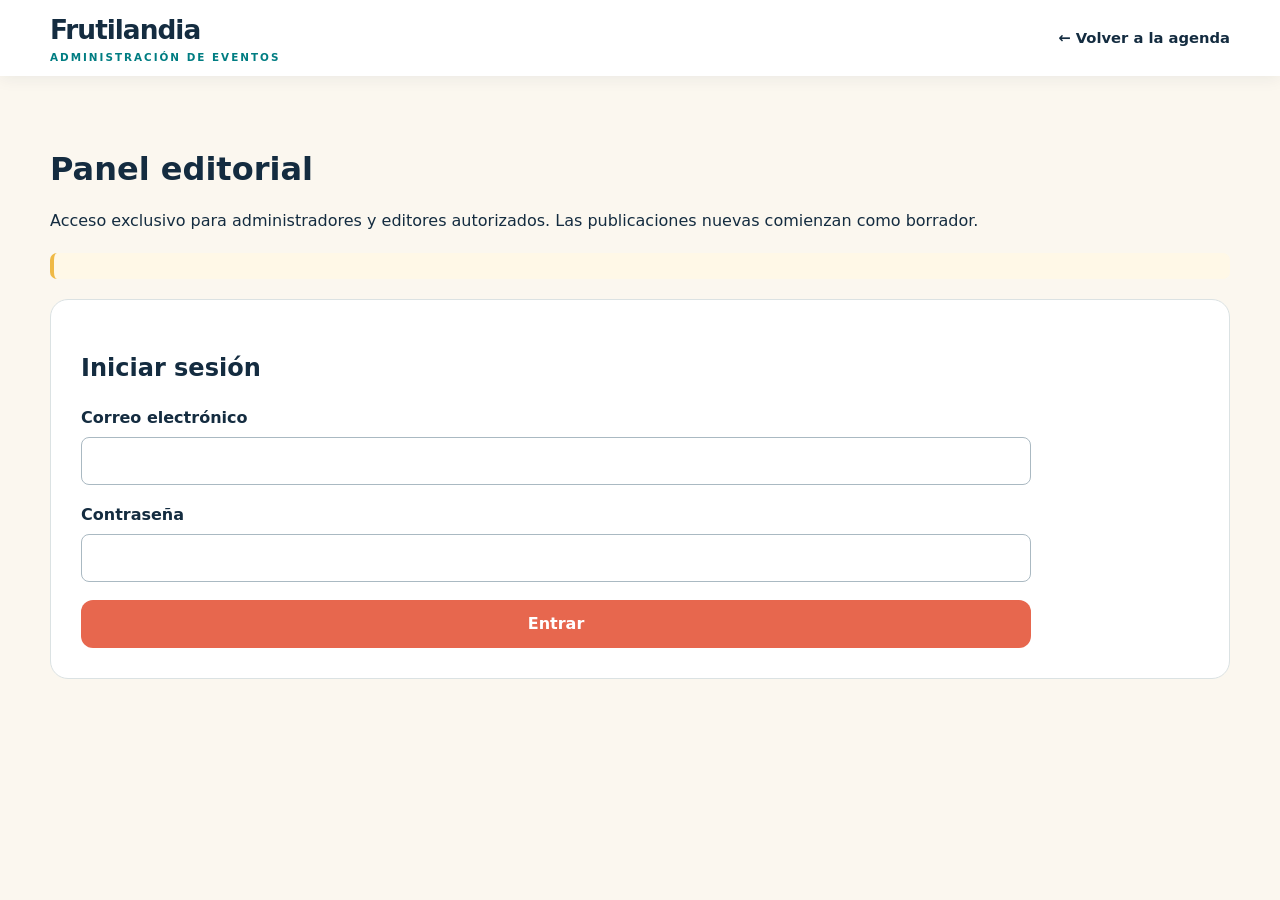
==== admin.html @ 0daca0d6 "Add files via upload" ====
<!doctype html>
<html lang="es">
<head>
  <meta charset="utf-8">
  <meta name="viewport" content="width=device-width, initial-scale=1">
  <title>Administración | Frutilandia</title>
  <link rel="stylesheet" href="styles.css">
  <link rel="stylesheet" href="admin.css">
</head>
<body>
  <header class="top"><div class="wrap top-inner"><a class="brand" href="index.html">Frutilandia <small>Administración de eventos</small></a><nav><a href="index.html">← Volver a la agenda</a></nav></div></header>
  <main class="wrap admin-layout">
    <h1>Panel editorial</h1>
    <p>Acceso exclusivo para administradores y editores autorizados. Las publicaciones nuevas comienzan como borrador.</p>
    <div id="message" class="notice" role="status" aria-live="polite"></div>
    <section id="login-panel" class="info">
      <h2>Iniciar sesión</h2>
      <form id="login-form" class="admin-form">
        <label>Correo electrónico<input name="email" type="email" autocomplete="username" required></label>
        <label>Contraseña<input name="password" type="password" autocomplete="current-password" required></label>
        <button class="btn coral" type="submit">Entrar</button>
      </form>
    </section>
    <section id="editor-panel" hidden>
      <div class="admin-toolbar"><h2>Gestión de eventos</h2><button class="btn light" id="logout">Cerrar sesión</button></div>
      <form id="event-form" class="info admin-form">
        <h3 id="form-title">Nuevo evento</h3>
        <input type="hidden" name="id">
        <div class="admin-grid">
          <label>Título *<input name="title" maxlength="180" required></label>
          <label>Fecha *<input name="date" type="date" required></label>
          <label>Hora *<input name="time" type="time" required></label>
          <label>Localidad *<input name="city" maxlength="120" required></label>
          <label>Zona *<select name="area" required><option value="">Selecciona</option><option>Región de Murcia</option><option>Vega Baja</option><option>Sureste de Albacete</option><option>Noreste de Almería</option></select></label>
          <label>Categoría *<select name="category" required><option>Música</option><option>Teatro</option><option>Fiestas</option><option>Patrimonio</option><option>Otros</option></select></label>
          <label>Lugar *<input name="venue" maxlength="180" required></label>
          <label>Latitud *<input name="lat" type="number" min="-90" max="90" step="any" required></label>
          <label>Longitud *<input name="lng" type="number" min="-180" max="180" step="any" required></label>
          <label>Estado<select name="status"><option value="draft">Borrador</option><option value="published">Publicado</option></select></label>
        </div>
        <label>Descripción<textarea name="description" rows="3" maxlength="2000"></textarea></label>
        <label>Fuente / URL de verificación<input name="source_url" type="url" placeholder="https://..."></label>
        <div class="admin-actions"><button class="btn coral" type="submit">Guardar evento</button><button class="btn light" type="button" id="reset-form">Nuevo / cancelar edición</button></div>
      </form>
      <section class="info"><h3>Eventos guardados</h3><div id="event-list"></div></section>
    </section>
  </main>
  <script type="module" src="js/admin.js"></script>
</body>
</html>
---- styles.css ----
:root {
  --navy: #142c40;
  --teal: #007d82;
  --coral: #e7674e;
  --sand: #fbf7ef;
  --yellow: #efb945;
  --muted: #5e6b73;
  --border: #dbe2e3;
}

* {
  box-sizing: border-box;
}

html {
  scroll-behavior: smooth;
}

body {
  margin: 0;
  font: 16px/1.5 system-ui,-apple-system,Segoe UI,sans-serif;
  color: var(--navy);
  background: var(--sand);
}

a {
  color: inherit;
}

button,input,select {
  font: inherit;
}

button {
  cursor: pointer;
}

.wrap {
  width: min(1180px,calc(100% - 36px));
  margin: auto;
}

.top {
  background: #fff;
  position: sticky;
  top: 0;
  z-index: 900;
  box-shadow: 0 2px 16px #122c3c12;
}

.top-inner {
  min-height: 76px;
  display: flex;
  align-items: center;
  justify-content: space-between;
  gap: 20px;
}

.brand {
  text-decoration: none;
  font-size: 1.65rem;
  font-weight: 900;
  letter-spacing: -1px;
}

.brand span {
  color: var(--coral);
}

.brand small {
  display: block;
  font-size: .65rem;
  letter-spacing: 2px;
  text-transform: uppercase;
  font-weight: 700;
  color: var(--teal);
}

nav {
  display: flex;
  gap: 23px;
  align-items: center;
  flex-wrap: wrap;
}

nav a {
  text-decoration: none;
  font-weight: 650;
  font-size: .92rem;
}

nav a:hover {
  color: var(--teal);
}

.btn {
  display: inline-flex;
  align-items: center;
  justify-content: center;
  border: 0;
  border-radius: 12px;
  padding: 12px 20px;
  font-weight: 750;
  text-decoration: none;
  background: var(--teal);
  color: white;
}

.btn:hover {
  filter: brightness(.93);
}

.btn.coral {
  background: var(--coral);
}

.btn.light {
  background: #e6f4f3;
  color: var(--teal);
}

.hero {
  background: linear-gradient(115deg,#17394e 0%,#126a72 72%,#22998f 100%);
  color: white;
  position: relative;
  overflow: hidden;
}

.hero:after {
  content: "";
  position: absolute;
  width: 380px;
  height: 380px;
  border: 65px solid #ffffff13;
  border-radius: 50%;
  right: -150px;
  top: -130px;
}

.hero-inner {
  padding: 76px 0 72px;
  position: relative;
  z-index: 1;
  display: grid;
  grid-template-columns: 1.2fr .8fr;
  gap: 40px;
  align-items: center;
}

.eyebrow {
  text-transform: uppercase;
  letter-spacing: 2px;
  font-weight: 800;
  font-size: .76rem;
  color: #f5d78c;
}

.hero h1 {
  font-size: clamp(2.6rem,5.2vw,4.8rem);
  line-height: 1.05;
  letter-spacing: -2px;
  margin: 14px 0 20px;
}

.hero h1 em {
  font-style: normal;
  color: #f5c866;
}

.hero p {
  max-width: 620px;
  font-size: 1.13rem;
  color: #e7f4f1;
}

.hero-actions {
  display: flex;
  gap: 12px;
  flex-wrap: wrap;
  margin-top: 26px;
}

.hero-art {
  min-height: 300px;
  display: grid;
  place-items: center;
  position: relative;
}

.sun {
  width: 270px;
  height: 270px;
  background: #e9b74d;
  border-radius: 50%;
  display: grid;
  place-items: center;
  box-shadow: 0 0 0 25px #ffffff12;
}

.sun svg {
  width: 250px;
  height: 250px;
}

.chip {
  display: inline-flex;
  background: #ffffff22;
  border: 1px solid #ffffff55;
  padding: 8px 12px;
  border-radius: 40px;
  font-size: .83rem;
  margin: 4px;
}

.section {
  padding: 62px 0;
}

.section h2 {
  font-size: clamp(1.8rem,3vw,2.6rem);
  line-height: 1.15;
  letter-spacing: -1px;
  margin: 0 0 8px;
}

.sub {
  color: var(--muted);
  margin: 0 0 26px;
}

.filter-panel {
  background: white;
  border: 1px solid var(--border);
  border-radius: 20px;
  padding: 23px;
  box-shadow: 0 8px 24px #15384c0a;
}

.filters {
  display: grid;
  grid-template-columns: 2fr 1fr 1fr 1fr;
  gap: 12px;
}

.field label {
  display: block;
  font-size: .78rem;
  font-weight: 800;
  margin-bottom: 7px;
}

.field input,.field select {
  width: 100%;
  border: 1px solid #cbd7d9;
  border-radius: 10px;
  padding: 12px;
  background: #fff;
  color: var(--navy);
  min-height: 47px;
}

.quick {
  display: flex;
  gap: 9px;
  flex-wrap: wrap;
  margin-top: 16px;
}

.pill {
  border: 1px solid #cbd7d9;
  border-radius: 25px;
  background: white;
  padding: 8px 15px;
  font-size: .86rem;
  font-weight: 700;
}

.pill.active {
  background: var(--navy);
  color: white;
  border-color: var(--navy);
}

.results-header {
  display: flex;
  justify-content: space-between;
  align-items: center;
  gap: 15px;
  margin: 28px 0 16px;
}

.results-header h3 {
  margin: 0;
}

.cards {
  display: grid;
  grid-template-columns: repeat(3,minmax(0,1fr));
  gap: 18px;
}

.event {
  background: white;
  border: 1px solid var(--border);
  border-radius: 17px;
  overflow: hidden;
  display: flex;
  flex-direction: column;
  box-shadow: 0 4px 12px #15384c09;
}

.event-cover {
  height: 112px;
  display: flex;
  align-items: center;
  justify-content: space-between;
  padding: 18px 23px;
  color: white;
  background: linear-gradient(120deg,var(--teal),#40a6a3);
}

.event-cover.teatro {
  background: linear-gradient(120deg,#8b4b88,#b96ca1);
}

.event-cover.fiestas {
  background: linear-gradient(120deg,#d56b35,#e9ad44);
}

.event-cover.patrimonio {
  background: linear-gradient(120deg,#567849,#9db776);
}

.event-cover.otros {
  background: linear-gradient(120deg,#38699c,#7299c5);
}

.event-cover .symbol {
  font-size: 2.6rem;
}

.event-cover .type {
  background: #ffffff30;
  padding: 5px 11px;
  border-radius: 20px;
  font-weight: 800;
  font-size: .76rem;
}

.event-body {
  padding: 19px;
  display: flex;
  flex-direction: column;
  flex: 1;
}

.event-body h4 {
  font-size: 1.1rem;
  line-height: 1.3;
  margin: 5px 0 12px;
}

.meta {
  color: #50626c;
  font-size: .88rem;
  margin: 4px 0;
}

.event-body p.desc {
  font-size: .9rem;
  color: #5a6c75;
}

.event-body .locate {
  margin-top: auto;
  padding-top: 13px;
  color: var(--teal);
  background: none;
  border: 0;
  text-align: left;
  font-weight: 800;
}

.map-grid {
  display: grid;
  grid-template-columns: 1.5fr .5fr;
  gap: 20px;
}

.mapbox {
  border-radius: 18px;
  overflow: hidden;
  border: 1px solid var(--border);
  background: #dce9e4;
  min-height: 410px;
}

#map {
  height: 410px;
  width: 100%;
}

.aside {
  background: white;
  border: 1px solid var(--border);
  border-radius: 18px;
  padding: 24px;
}

.aside h3 {
  margin: 0 0 10px;
}

.aside p {
  color: var(--muted);
}

.calendar-row {
  display: flex;
  gap: 12px;
  align-items: center;
  flex-wrap: wrap;
  margin-top: 18px;
}

.calendar-row input {
  border: 1px solid #cbd7d9;
  border-radius: 10px;
  padding: 10px;
}

.soft {
  background: #f0e9da;
}

.two {
  display: grid;
  grid-template-columns: 1fr 1fr;
  gap: 24px;
}

.info {
  background: white;
  border-radius: 18px;
  padding: 30px;
  border: 1px solid var(--border);
}

.info h3 {
  font-size: 1.35rem;
  margin: 0 0 8px;
}

.info p {
  color: var(--muted);
}

.notice {
  border-left: 4px solid var(--yellow);
  background: #fff8e7;
  padding: 13px 15px;
  border-radius: 7px;
  font-size: .9rem;
}

.foot {
  background: var(--navy);
  color: #fff;
  padding: 35px 0;
}

.foot .wrap {
  display: flex;
  justify-content: space-between;
  gap: 20px;
  flex-wrap: wrap;
}

.foot small {
  color: #c4d5d9;
}

.empty {
  padding: 35px;
  background: white;
  border-radius: 14px;
  color: var(--muted);
  grid-column: 1/-1;
}

.sr {
  position: absolute;
  width: 1px;
  height: 1px;
  overflow: hidden;
  clip: rect(0,0,0,0);
}

@media(max-width:850px) {
  .hero-inner {
    grid-template-columns: 1fr;
  }

  .hero-art {
    display: none;
  }

  .filters {
    grid-template-columns: 1fr 1fr;
  }

  .cards {
    grid-template-columns: repeat(2,1fr);
  }

  .map-grid,.two {
    grid-template-columns: 1fr;
  }

  nav {
    gap: 12px;
  }
}

@media(max-width:560px) {
  .top-inner {
    align-items: flex-start;
    flex-direction: column;
    padding: 13px 0;
  }

  nav {
    gap: 12px;
    font-size: .85rem;
  }

  .hero-inner {
    padding: 55px 0;
  }

  .filters,.cards {
    grid-template-columns: 1fr;
  }

  .section {
    padding: 44px 0;
  }

  .hero h1 {
    letter-spacing: -1px;
  }
}
---- admin.css ----
.admin-layout { padding-top: 48px; padding-bottom: 72px; }
.admin-layout h1 { margin-bottom: 12px; }
.admin-layout .info { margin: 20px 0; }
.admin-layout input, .admin-layout select, .admin-layout textarea { width: 100%; padding: 11px; border: 1px solid #aab9c2; border-radius: 8px; font: inherit; }
.admin-form { display: grid; gap: 18px; max-width: 950px; }
.admin-form label { display: grid; gap: 7px; font-weight: 600; }
.admin-grid { display: grid; grid-template-columns: repeat(2, minmax(0,1fr)); gap: 15px; }
.admin-actions, .admin-toolbar { display: flex; align-items: center; justify-content: space-between; gap: 12px; flex-wrap: wrap; }
.admin-actions { justify-content: flex-start; }
.admin-row { padding: 15px 0; border-bottom: 1px solid #d6e0e6; display: flex; justify-content: space-between; align-items: center; gap: 16px; flex-wrap: wrap; }
.admin-row p { margin: 4px 0; }
.admin-row .admin-actions button { padding: 8px 14px; }
#message { margin: 20px 0; white-space: pre-wrap; }
[hidden] { display: none !important; }
@media (max-width: 650px) { .admin-grid { grid-template-columns: 1fr; } }
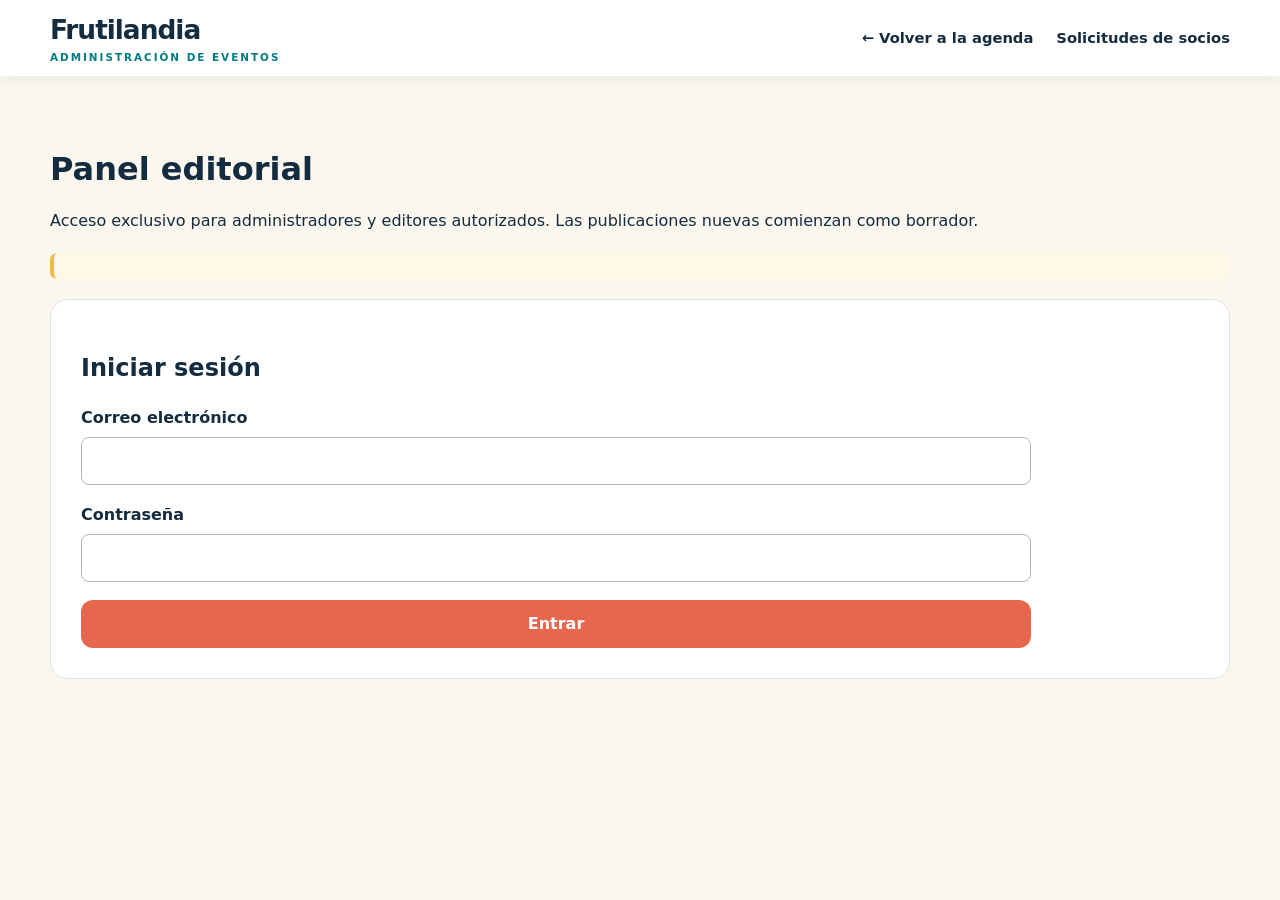
==== commit 1ca92a8e: "Add files via upload" ====
--- a/admin.html
+++ b/admin.html
@@ -8,7 +8,7 @@
   <link rel="stylesheet" href="admin.css">
 </head>
 <body>
-  <header class="top"><div class="wrap top-inner"><a class="brand" href="index.html">Frutilandia <small>Administración de eventos</small></a><nav><a href="index.html">← Volver a la agenda</a></nav></div></header>
+  <header class="top"><div class="wrap top-inner"><a class="brand" href="index.html">Frutilandia <small>Administración de eventos</small></a><nav><a href="index.html">← Volver a la agenda</a><a href="socios-admin.html">Solicitudes de socios</a></nav></div></header>
   <main class="wrap admin-layout">
     <h1>Panel editorial</h1>
     <p>Acceso exclusivo para administradores y editores autorizados. Las publicaciones nuevas comienzan como borrador.</p>
--- a/styles.css
+++ b/styles.css
@@ -550,3 +550,11 @@
     letter-spacing: -1px;
   }
 }
+
+/* Donaciones: controles accesibles y adaptables */
+.donation-form { display: grid; gap: 12px; margin-top: 18px; }
+.donation-form select { padding: 10px; border: 1px solid var(--border); border-radius: 9px; width: 100%; }
+.donation-form fieldset { display: grid; gap: 9px; border: 1px solid var(--border); border-radius: 10px; padding: 12px; }
+.donation-form fieldset label { display: flex; gap: 10px; align-items: center; }
+.donation-form .notice { overflow-wrap: anywhere; white-space: pre-line; }
+.donation-small { font-size: .85rem; color: var(--muted); }
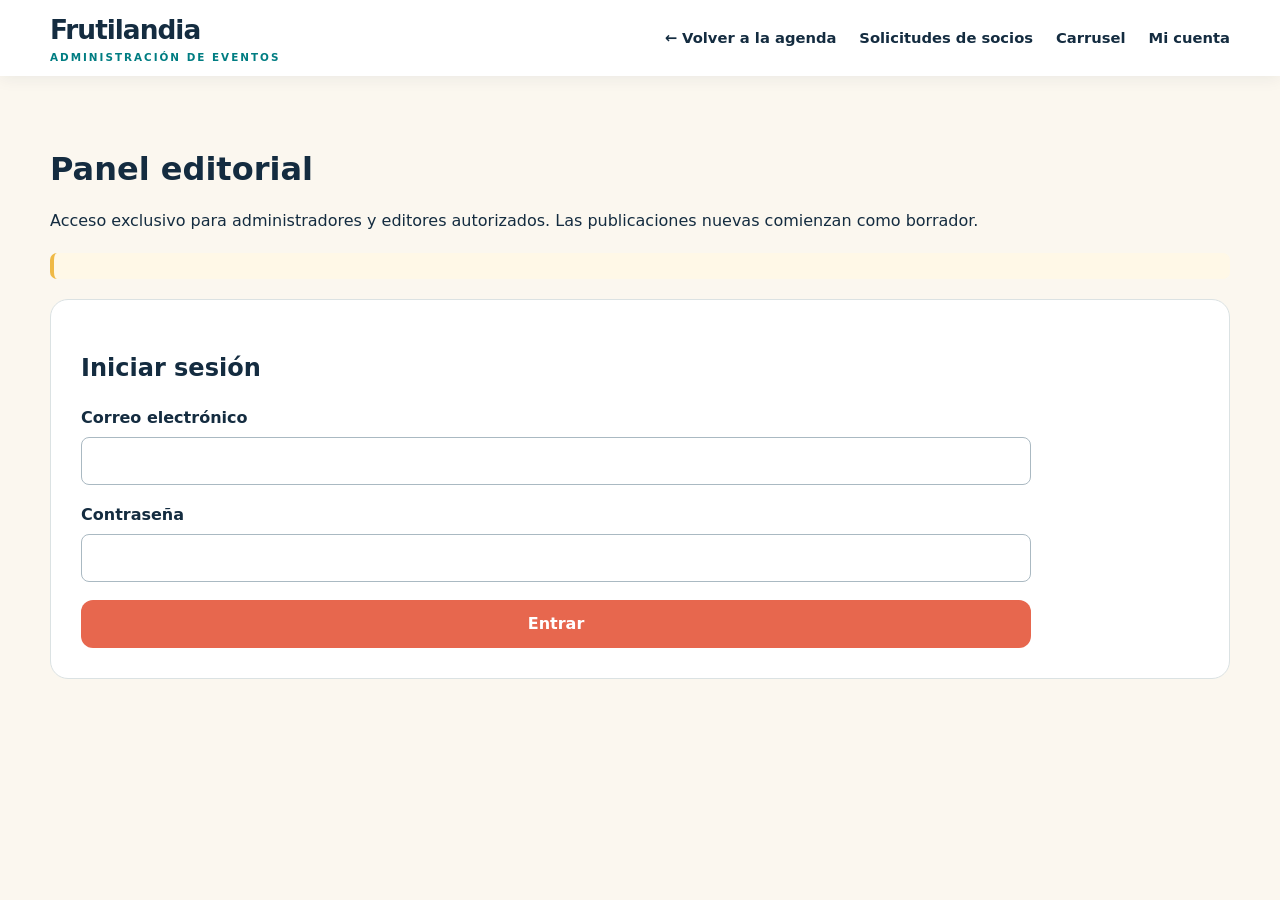
==== commit d38ac8f1: "Add files via upload" ====
--- a/admin.html
+++ b/admin.html
@@ -8,7 +8,7 @@
   <link rel="stylesheet" href="admin.css">
 </head>
 <body>
-  <header class="top"><div class="wrap top-inner"><a class="brand" href="index.html">Frutilandia <small>Administración de eventos</small></a><nav><a href="index.html">← Volver a la agenda</a><a href="socios-admin.html">Solicitudes de socios</a></nav></div></header>
+  <header class="top"><div class="wrap top-inner"><a class="brand" href="index.html">Frutilandia <small>Administración de eventos</small></a><nav><a href="index.html">← Volver a la agenda</a><a href="socios-admin.html">Solicitudes de socios</a><a href="portada-admin.html">Carrusel</a><a href="identificate.html">Mi cuenta</a></nav></div></header>
   <main class="wrap admin-layout">
     <h1>Panel editorial</h1>
     <p>Acceso exclusivo para administradores y editores autorizados. Las publicaciones nuevas comienzan como borrador.</p>
